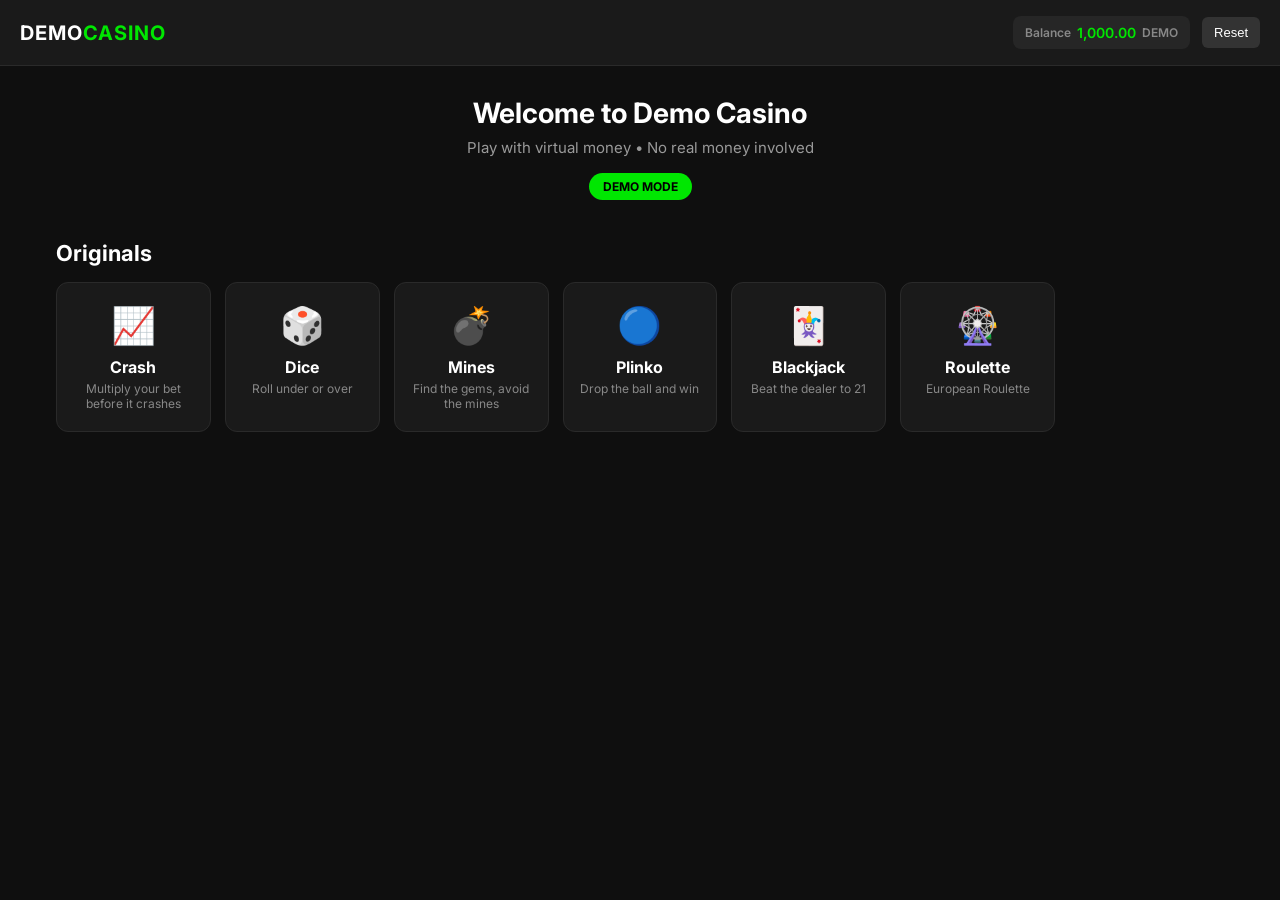
==== index.html @ bcc7eea2 "Update index.html" ====
<!DOCTYPE html>
<html lang="en">
<head>
  <meta charset="UTF-8">
  <meta name="viewport" content="width=device-width, initial-scale=1.0">
  <title>Demo Casino | Virtual Money</title>
  <link rel="stylesheet" href="style.css">
  <link href="https://fonts.googleapis.com/css2?family=Inter:wght@400;500;600;700&display=swap" rel="stylesheet">
</head>
<body>

  <!-- Header -->
  <header class="header">
    <div class="logo">DEMO<span>CASINO</span></div>
    
    <div class="header-right">
      <div class="balance-box">
        <span class="balance-label">Balance</span>
        <span id="balance">1,000.00</span>
        <span class="currency">DEMO</span>
      </div>
      <button class="btn-reset" onclick="resetBalance()">Reset</button>
    </div>
  </header>

  <!-- Main Content -->
  <main class="main">
    
    <!-- Hero Section -->
    <section class="hero">
      <h1>Welcome to Demo Casino</h1>
      <p>Play with virtual money • No real money involved</p>
      <div class="demo-badge">DEMO MODE</div>
    </section>

    <!-- Games Grid -->
    <section class="games-section">
      <h2>Originals</h2>
      <div class="games-grid">

        <div class="game-card" onclick="window.location.href='crash.html'">
          <div class="game-icon">📈</div>
          <h3>Crash</h3>
          <p>Multiply your bet before it crashes</p>
        </div>

        <div class="game-card" onclick="alert('Dice coming soon!')">
          <div class="game-icon">🎲</div>
          <h3>Dice</h3>
          <p>Roll under or over</p>
        </div>

        <div class="game-card" onclick="alert('Mines coming soon!')">
          <div class="game-icon">💣</div>
          <h3>Mines</h3>
          <p>Find the gems, avoid the mines</p>
        </div>

        <div class="game-card" onclick="alert('Plinko coming soon!')">
          <div class="game-icon">🔵</div>
          <h3>Plinko</h3>
          <p>Drop the ball and win</p>
        </div>

        <div class="game-card" onclick="alert('Blackjack coming soon!')">
          <div class="game-icon">🃏</div>
          <h3>Blackjack</h3>
          <p>Beat the dealer to 21</p>
        </div>

        <div class="game-card" onclick="alert('Roulette coming soon!')">
          <div class="game-icon">🎡</div>
          <h3>Roulette</h3>
          <p>European Roulette</p>
        </div>

      </div>
    </section>

  </main>

  <script src="script.js"></script>
</body>
</html>
---- style.css ----
* {
  margin: 0;
  padding: 0;
  box-sizing: border-box;
}

body {
  font-family: 'Inter', sans-serif;
  background-color: #0f0f0f;
  color: #ffffff;
  min-height: 100vh;
}

/* Header */
.header {
  display: flex;
  justify-content: space-between;
  align-items: center;
  padding: 16px 20px;
  background-color: #1a1a1a;
  border-bottom: 1px solid #2a2a2a;
  position: sticky;
  top: 0;
  z-index: 100;
}

.logo {
  font-size: 20px;
  font-weight: 700;
  letter-spacing: 1px;
}

.logo span {
  color: #00e701;
}

.header-right {
  display: flex;
  align-items: center;
  gap: 12px;
}

.balance-box {
  background-color: #262626;
  padding: 8px 12px;
  border-radius: 8px;
  display: flex;
  align-items: center;
  gap: 6px;
  font-weight: 600;
  font-size: 14px;
}

.balance-label {
  color: #888;
  font-size: 12px;
}

#balance {
  color: #00e701;
}

.currency {
  color: #888;
  font-size: 12px;
}

.btn-reset {
  background-color: #333;
  color: white;
  border: none;
  padding: 8px 12px;
  border-radius: 6px;
  cursor: pointer;
  font-size: 13px;
}

/* Main */
.main {
  max-width: 1200px;
  margin: 0 auto;
  padding: 30px 16px;
}

.hero {
  text-align: center;
  margin-bottom: 40px;
}

.hero h1 {
  font-size: 28px;
  margin-bottom: 8px;
}

.hero p {
  color: #999;
  margin-bottom: 16px;
  font-size: 15px;
}

.demo-badge {
  display: inline-block;
  background-color: #00e701;
  color: #000;
  font-weight: 700;
  padding: 6px 14px;
  border-radius: 20px;
  font-size: 12px;
}

/* Games */
.games-section h2 {
  font-size: 22px;
  margin-bottom: 16px;
}

.games-grid {
  display: grid;
  grid-template-columns: repeat(auto-fill, minmax(150px, 1fr));
  gap: 14px;
}

.game-card {
  background-color: #1a1a1a;
  border: 1px solid #2a2a2a;
  border-radius: 12px;
  padding: 20px 12px;
  cursor: pointer;
  transition: all 0.2s ease;
  text-align: center;
}

.game-card:active {
  border-color: #00e701;
  background-color: #222;
}

.game-icon {
  font-size: 36px;
  margin-bottom: 10px;
}

.game-card h3 {
  font-size: 16px;
  margin-bottom: 4px;
}

.game-card p {
  color: #888;
  font-size: 12px;
}
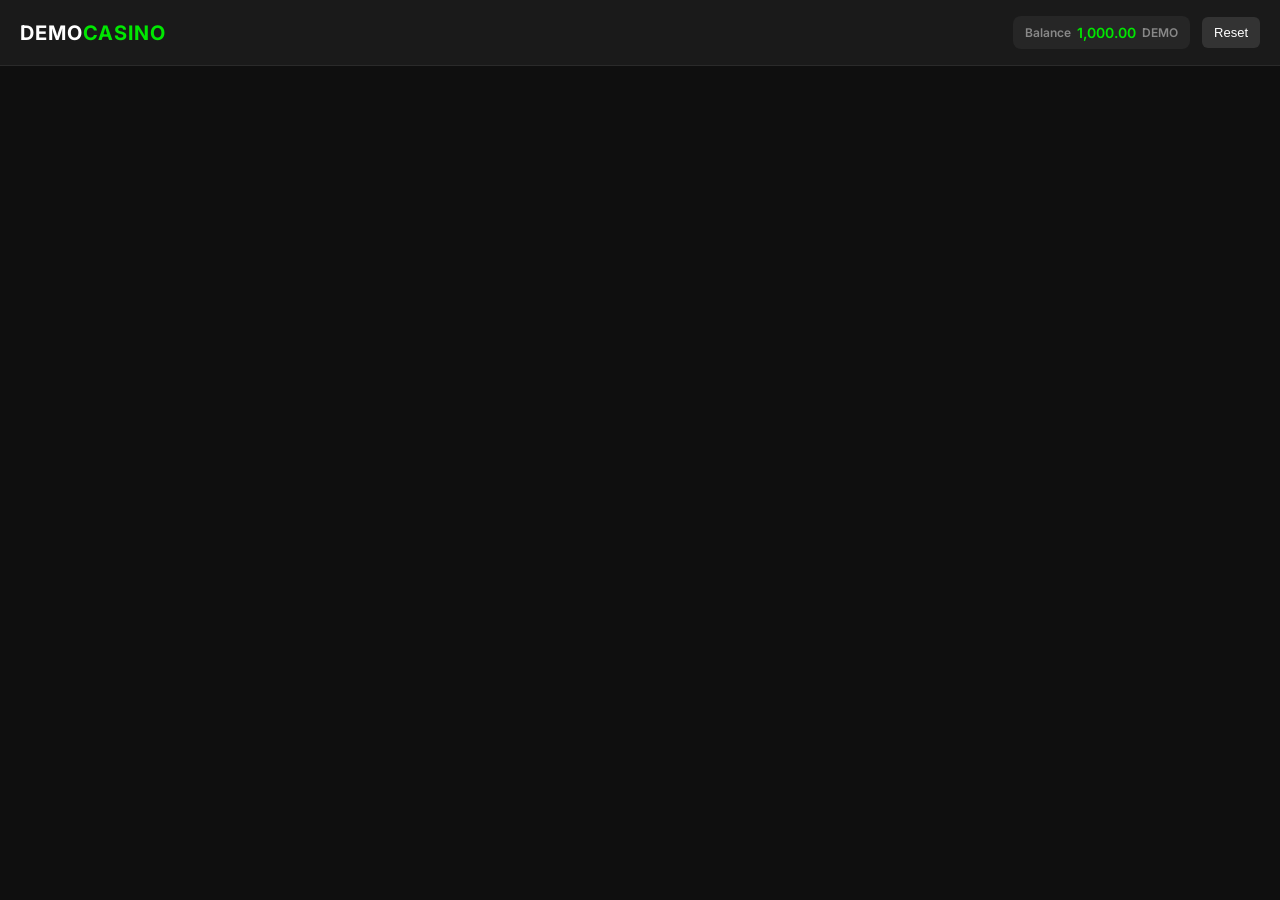
==== commit ba93892e: "Update index.html" ====
--- a/index.html
+++ b/index.html
@@ -26,59 +26,4 @@
   <!-- Main Content -->
   <main class="main">
     
-    <!-- Hero Section -->
-    <section class="hero">
-      <h1>Welcome to Demo Casino</h1>
-      <p>Play with virtual money • No real money involved</p>
-      <div class="demo-badge">DEMO MODE</div>
-    </section>
-
-    <!-- Games Grid -->
-    <section class="games-section">
-      <h2>Originals</h2>
-      <div class="games-grid">
-
-        <div class="game-card" onclick="window.location.href='crash.html'">
-          <div class="game-icon">📈</div>
-          <h3>Crash</h3>
-          <p>Multiply your bet before it crashes</p>
-        </div>
-
-        <div class="game-card" onclick="alert('Dice coming soon!')">
-          <div class="game-icon">🎲</div>
-          <h3>Dice</h3>
-          <p>Roll under or over</p>
-        </div>
-
-        <div class="game-card" onclick="alert('Mines coming soon!')">
-          <div class="game-icon">💣</div>
-          <h3>Mines</h3>
-          <p>Find the gems, avoid the mines</p>
-        </div>
-
-        <div class="game-card" onclick="alert('Plinko coming soon!')">
-          <div class="game-icon">🔵</div>
-          <h3>Plinko</h3>
-          <p>Drop the ball and win</p>
-        </div>
-
-        <div class="game-card" onclick="alert('Blackjack coming soon!')">
-          <div class="game-icon">🃏</div>
-          <h3>Blackjack</h3>
-          <p>Beat the dealer to 21</p>
-        </div>
-
-        <div class="game-card" onclick="alert('Roulette coming soon!')">
-          <div class="game-icon">🎡</div>
-          <h3>Roulette</h3>
-          <p>European Roulette</p>
-        </div>
-
-      </div>
-    </section>
-
-  </main>
-
-  <script src="script.js"></script>
-</body>
-</html>
+    <!-- Hero Section -->
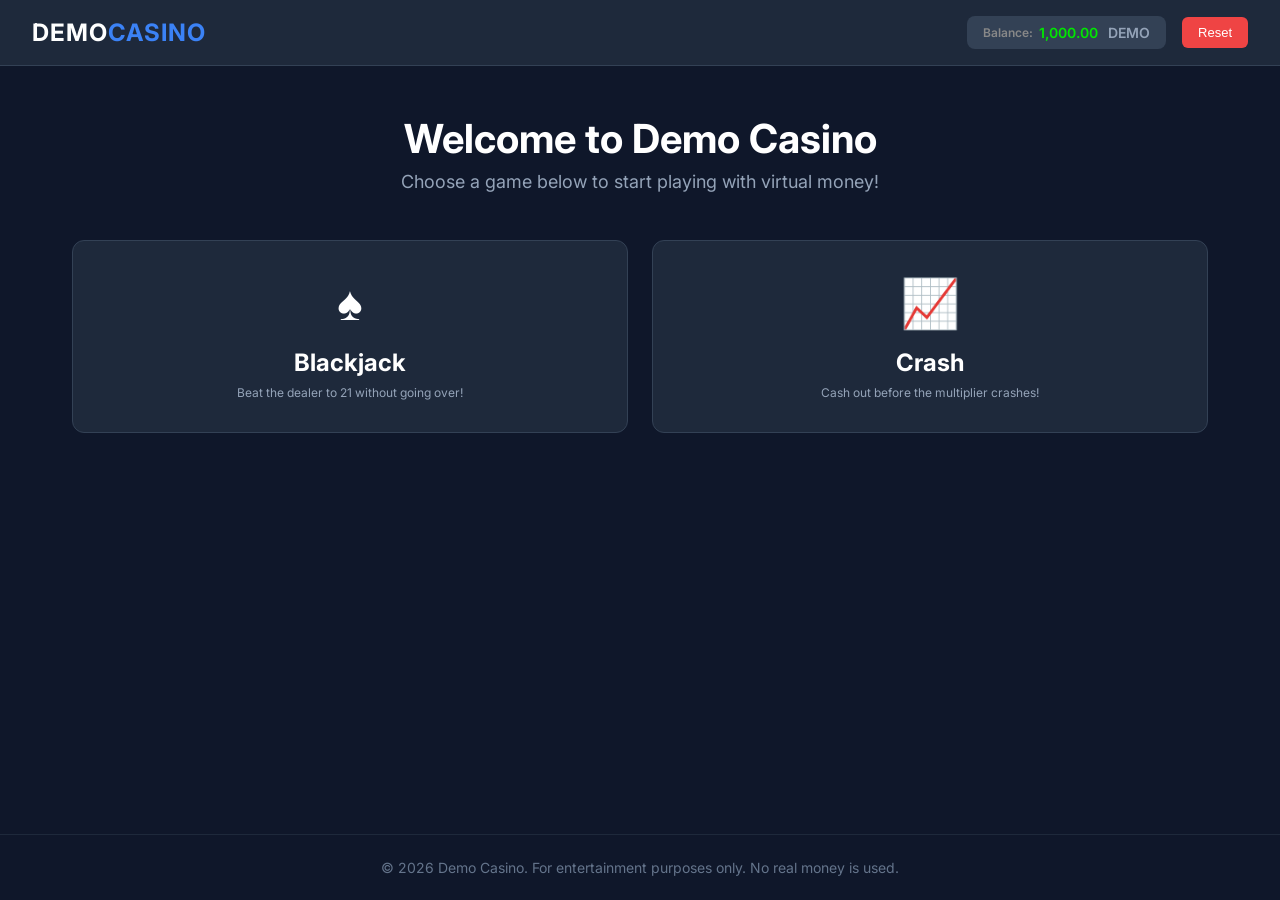
==== commit d193ea15: "Update index.html" ====
--- a/index.html
+++ b/index.html
@@ -6,6 +6,122 @@
   <title>Demo Casino | Virtual Money</title>
   <link rel="stylesheet" href="style.css">
   <link href="https://fonts.googleapis.com/css2?family=Inter:wght@400;500;600;700&display=swap" rel="stylesheet">
+  <style>
+    /* Basic styling to make the game cards look good immediately */
+    body {
+      font-family: 'Inter', sans-serif;
+      background-color: #0f172a;
+      color: #ffffff;
+      margin: 0;
+      padding: 0;
+      display: flex;
+      flex-direction: column;
+      min-height: 100vh;
+    }
+    .header {
+      display: flex;
+      justify-content: space-between;
+      align-items: center;
+      padding: 1rem 2rem;
+      background-color: #1e293b;
+      border-bottom: 1px solid #334155;
+    }
+    .logo {
+      font-size: 1.5rem;
+      font-weight: 700;
+      color: #ffffff;
+    }
+    .logo span {
+      color: #3b82f6;
+    }
+    .header-right {
+      display: flex;
+      align-items: center;
+      gap: 1rem;
+    }
+    .balance-box {
+      background-color: #334155;
+      padding: 0.5rem 1rem;
+      border-radius: 8px;
+      font-weight: 600;
+    }
+    .currency {
+      color: #94a3b8;
+      font-size: 0.875rem;
+      margin-left: 0.25rem;
+    }
+    .btn-reset {
+      background-color: #ef4444;
+      color: white;
+      border: none;
+      padding: 0.5rem 1rem;
+      border-radius: 6px;
+      cursor: pointer;
+      font-weight: 500;
+      transition: background 0.2s;
+    }
+    .btn-reset:hover {
+      background-color: #dc2626;
+    }
+    .main {
+      flex: 1;
+      padding: 3rem 2rem;
+      max-width: 1200px;
+      margin: 0 auto;
+      width: 100%;
+      box-sizing: border-box;
+    }
+    .hero {
+      text-align: center;
+      margin-bottom: 3rem;
+    }
+    .hero h1 {
+      font-size: 2.5rem;
+      margin-bottom: 0.5rem;
+    }
+    .hero p {
+      color: #94a3b8;
+      font-size: 1.125rem;
+    }
+    .games-grid {
+      display: grid;
+      grid-template-columns: repeat(auto-fit, minmax(280px, 1fr));
+      gap: 1.5rem;
+      justify-content: center;
+    }
+    .game-card {
+      background-color: #1e293b;
+      border: 1px solid #334155;
+      border-radius: 12px;
+      padding: 2rem;
+      text-align: center;
+      text-decoration: none;
+      color: white;
+      transition: transform 0.2s, border-color 0.2s;
+    }
+    .game-card:hover {
+      transform: translateY(-4px);
+      border-color: #3b82f6;
+    }
+    .game-card h2 {
+      margin: 1rem 0 0.5rem 0;
+      font-size: 1.5rem;
+    }
+    .game-card p {
+      color: #94a3b8;
+      margin: 0;
+    }
+    .game-icon {
+      font-size: 3rem;
+    }
+    .footer {
+      text-align: center;
+      padding: 1.5rem;
+      color: #64748b;
+      font-size: 0.875rem;
+      border-top: 1px solid #1e293b;
+    }
+  </style>
 </head>
 <body>
 
@@ -15,7 +131,7 @@
     
     <div class="header-right">
       <div class="balance-box">
-        <span class="balance-label">Balance</span>
+        <span class="balance-label">Balance: </span>
         <span id="balance">1,000.00</span>
         <span class="currency">DEMO</span>
       </div>
@@ -26,4 +142,39 @@
   <!-- Main Content -->
   <main class="main">
     
-    <!-- Hero Section -->+    <!-- Hero Section -->
+    <section class="hero">
+      <h1>Welcome to Demo Casino</h1>
+      <p>Choose a game below to start playing with virtual money!</p>
+    </section>
+
+    <!-- Games Grid -->
+    <section class="games-grid">
+      
+      <!-- Blackjack Card -->
+      <a href="blackjack.html" class="game-card">
+        <div class="game-icon">♠️</div>
+        <h2>Blackjack</h2>
+        <p>Beat the dealer to 21 without going over!</p>
+      </a>
+
+      <!-- Crash Card -->
+      <a href="crash.html" class="game-card">
+        <div class="game-icon">📈</div>
+        <h2>Crash</h2>
+        <p>Cash out before the multiplier crashes!</p>
+      </a>
+
+    </section>
+  </main>
+
+  <!-- Footer -->
+  <footer class="footer">
+    &copy; 2026 Demo Casino. For entertainment purposes only. No real money is used.
+  </footer>
+
+  <!-- Link to your JavaScript file -->
+  <script src="script.js"></script>
+
+</body>
+</html>
--- a/style.css
+++ b/style.css
@@ -71,7 +71,6 @@
   border: none;
   padding: 8px 12px;
   border-radius: 6px;
-  cursor: pointer;
   font-size: 13px;
 }
 
@@ -116,7 +115,7 @@
 
 .games-grid {
   display: grid;
-  grid-template-columns: repeat(auto-fill, minmax(150px, 1fr));
+  grid-template-columns: repeat(2, 1fr);
   gap: 14px;
 }
 
@@ -125,8 +124,6 @@
   border: 1px solid #2a2a2a;
   border-radius: 12px;
   padding: 20px 12px;
-  cursor: pointer;
-  transition: all 0.2s ease;
   text-align: center;
 }
 
@@ -148,4 +145,4 @@
 .game-card p {
   color: #888;
   font-size: 12px;
-}
+}
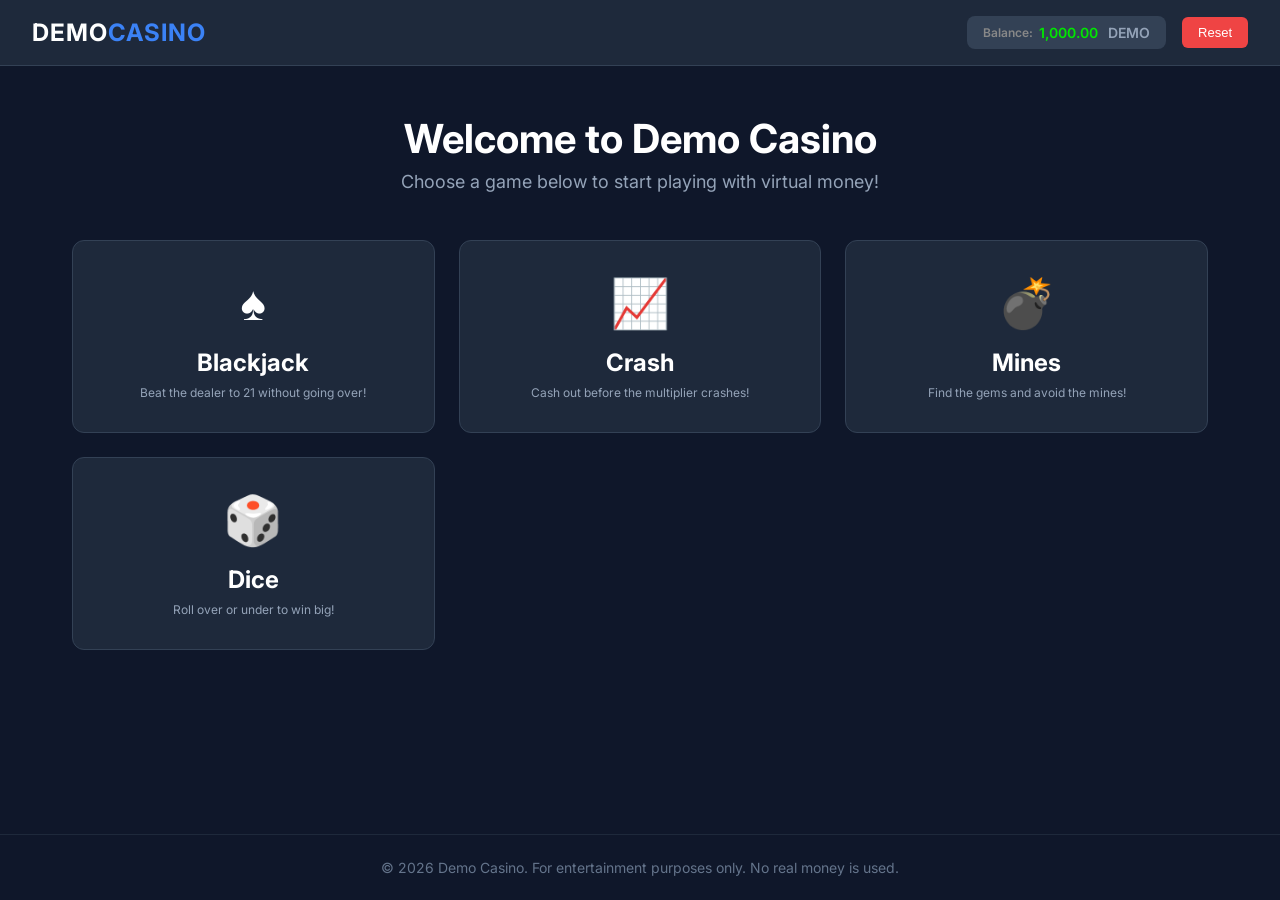
==== commit f867601d: "Update index.html" ====
--- a/index.html
+++ b/index.html
@@ -44,6 +44,7 @@
       padding: 0.5rem 1rem;
       border-radius: 8px;
       font-weight: 600;
+      color: #4ade80;
     }
     .currency {
       color: #94a3b8;
@@ -165,6 +166,20 @@
         <p>Cash out before the multiplier crashes!</p>
       </a>
 
+      <!-- Mines Card -->
+      <a href="mines.html" class="game-card">
+        <div class="game-icon">💣</div>
+        <h2>Mines</h2>
+        <p>Find the gems and avoid the mines!</p>
+      </a>
+
+      <!-- Dice Card -->
+      <a href="dice.html" class="game-card">
+        <div class="game-icon">🎲</div>
+        <h2>Dice</h2>
+        <p>Roll over or under to win big!</p>
+      </a>
+
     </section>
   </main>
 
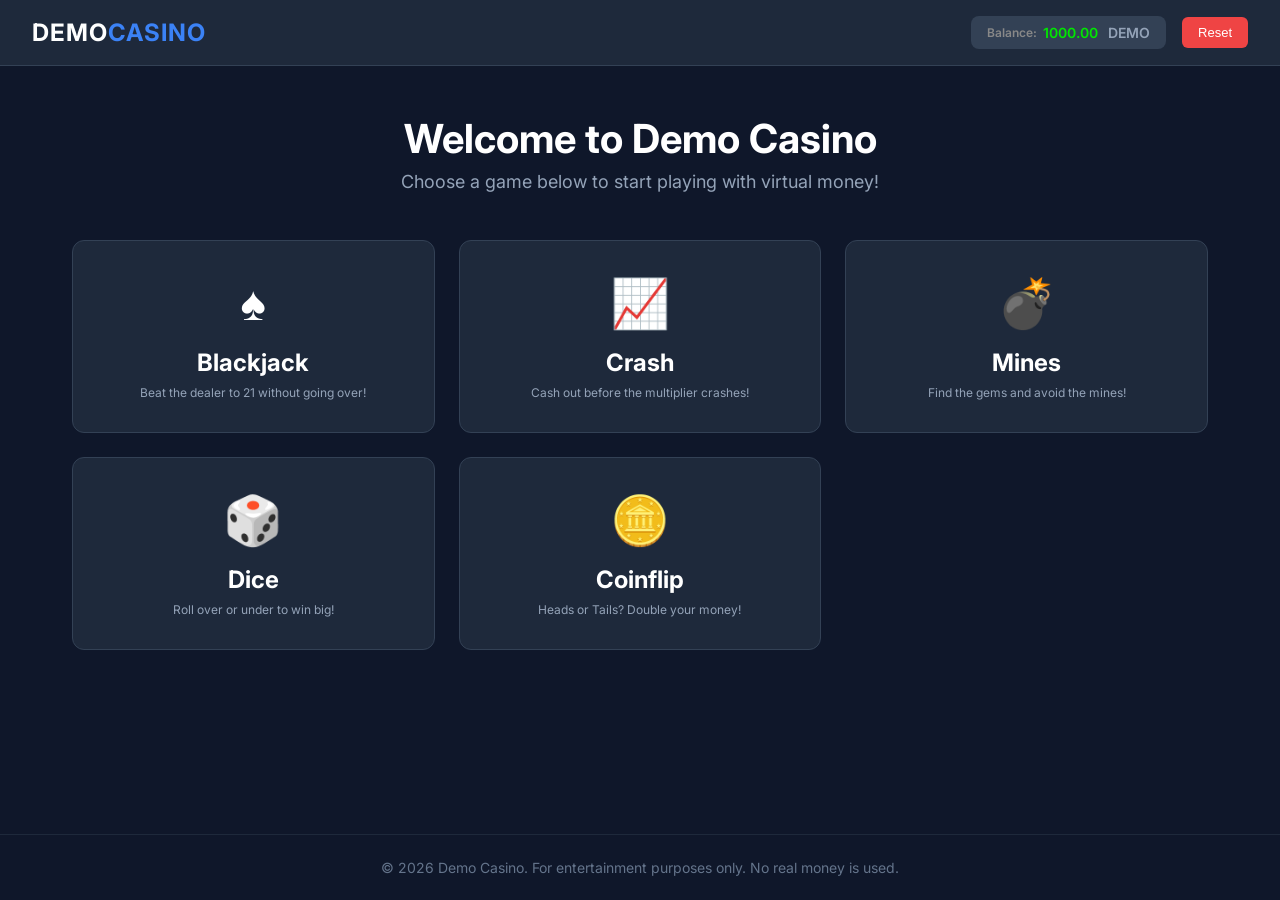
==== commit 35bb4458: "Update index.html" ====
--- a/index.html
+++ b/index.html
@@ -179,6 +179,14 @@
         <h2>Dice</h2>
         <p>Roll over or under to win big!</p>
       </a>
+      
+            <!-- Coinflip Card -->
+      <a href="coinflip.html" class="game-card">
+        <div class="game-icon">🪙</div>
+        <h2>Coinflip</h2>
+        <p>Heads or Tails? Double your money!</p>
+      </a>
+
 
     </section>
   </main>
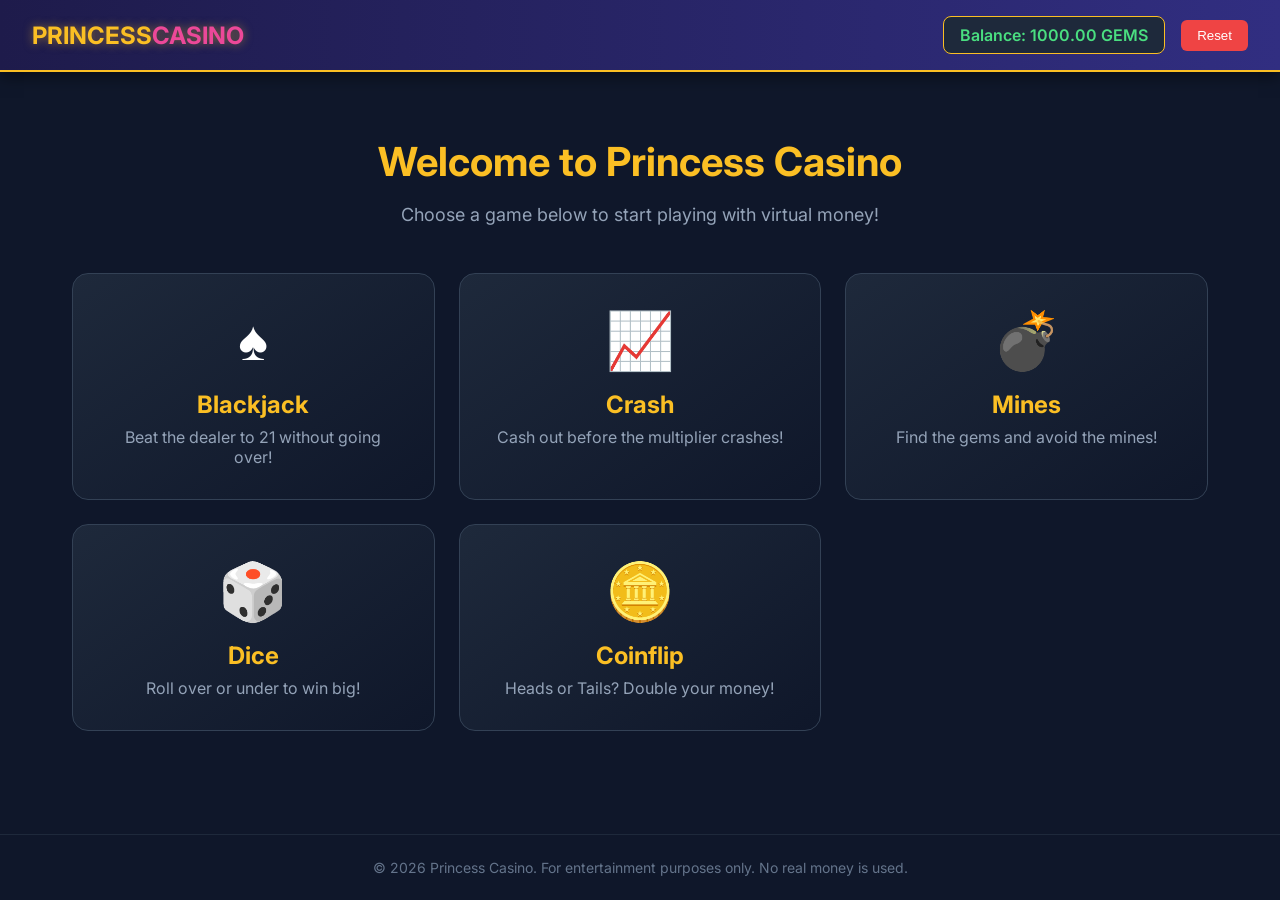
==== commit 91bd3fff: "Update index.html" ====
--- a/index.html
+++ b/index.html
@@ -3,138 +3,20 @@
 <head>
   <meta charset="UTF-8">
   <meta name="viewport" content="width=device-width, initial-scale=1.0">
-  <title>Demo Casino | Virtual Money</title>
+  <title>Princess Casino | Virtual Money</title>
   <link rel="stylesheet" href="style.css">
   <link href="https://fonts.googleapis.com/css2?family=Inter:wght@400;500;600;700&display=swap" rel="stylesheet">
-  <style>
-    /* Basic styling to make the game cards look good immediately */
-    body {
-      font-family: 'Inter', sans-serif;
-      background-color: #0f172a;
-      color: #ffffff;
-      margin: 0;
-      padding: 0;
-      display: flex;
-      flex-direction: column;
-      min-height: 100vh;
-    }
-    .header {
-      display: flex;
-      justify-content: space-between;
-      align-items: center;
-      padding: 1rem 2rem;
-      background-color: #1e293b;
-      border-bottom: 1px solid #334155;
-    }
-    .logo {
-      font-size: 1.5rem;
-      font-weight: 700;
-      color: #ffffff;
-    }
-    .logo span {
-      color: #3b82f6;
-    }
-    .header-right {
-      display: flex;
-      align-items: center;
-      gap: 1rem;
-    }
-    .balance-box {
-      background-color: #334155;
-      padding: 0.5rem 1rem;
-      border-radius: 8px;
-      font-weight: 600;
-      color: #4ade80;
-    }
-    .currency {
-      color: #94a3b8;
-      font-size: 0.875rem;
-      margin-left: 0.25rem;
-    }
-    .btn-reset {
-      background-color: #ef4444;
-      color: white;
-      border: none;
-      padding: 0.5rem 1rem;
-      border-radius: 6px;
-      cursor: pointer;
-      font-weight: 500;
-      transition: background 0.2s;
-    }
-    .btn-reset:hover {
-      background-color: #dc2626;
-    }
-    .main {
-      flex: 1;
-      padding: 3rem 2rem;
-      max-width: 1200px;
-      margin: 0 auto;
-      width: 100%;
-      box-sizing: border-box;
-    }
-    .hero {
-      text-align: center;
-      margin-bottom: 3rem;
-    }
-    .hero h1 {
-      font-size: 2.5rem;
-      margin-bottom: 0.5rem;
-    }
-    .hero p {
-      color: #94a3b8;
-      font-size: 1.125rem;
-    }
-    .games-grid {
-      display: grid;
-      grid-template-columns: repeat(auto-fit, minmax(280px, 1fr));
-      gap: 1.5rem;
-      justify-content: center;
-    }
-    .game-card {
-      background-color: #1e293b;
-      border: 1px solid #334155;
-      border-radius: 12px;
-      padding: 2rem;
-      text-align: center;
-      text-decoration: none;
-      color: white;
-      transition: transform 0.2s, border-color 0.2s;
-    }
-    .game-card:hover {
-      transform: translateY(-4px);
-      border-color: #3b82f6;
-    }
-    .game-card h2 {
-      margin: 1rem 0 0.5rem 0;
-      font-size: 1.5rem;
-    }
-    .game-card p {
-      color: #94a3b8;
-      margin: 0;
-    }
-    .game-icon {
-      font-size: 3rem;
-    }
-    .footer {
-      text-align: center;
-      padding: 1.5rem;
-      color: #64748b;
-      font-size: 0.875rem;
-      border-top: 1px solid #1e293b;
-    }
-  </style>
 </head>
 <body>
 
   <!-- Header -->
   <header class="header">
-    <div class="logo">DEMO<span>CASINO</span></div>
-    
+    <div class="logo">PRINCESS<span>CASINO</span></div>
     <div class="header-right">
       <div class="balance-box">
         <span class="balance-label">Balance: </span>
         <span id="balance">1,000.00</span>
-        <span class="currency">DEMO</span>
+        <span class="currency">GEMS</span>
       </div>
       <button class="btn-reset" onclick="resetBalance()">Reset</button>
     </div>
@@ -142,62 +24,51 @@
 
   <!-- Main Content -->
   <main class="main">
-    
-    <!-- Hero Section -->
     <section class="hero">
-      <h1>Welcome to Demo Casino</h1>
+      <h1>Welcome to Princess Casino</h1>
       <p>Choose a game below to start playing with virtual money!</p>
     </section>
 
     <!-- Games Grid -->
     <section class="games-grid">
       
-      <!-- Blackjack Card -->
       <a href="blackjack.html" class="game-card">
         <div class="game-icon">♠️</div>
         <h2>Blackjack</h2>
         <p>Beat the dealer to 21 without going over!</p>
       </a>
 
-      <!-- Crash Card -->
       <a href="crash.html" class="game-card">
         <div class="game-icon">📈</div>
         <h2>Crash</h2>
         <p>Cash out before the multiplier crashes!</p>
       </a>
 
-      <!-- Mines Card -->
       <a href="mines.html" class="game-card">
         <div class="game-icon">💣</div>
         <h2>Mines</h2>
         <p>Find the gems and avoid the mines!</p>
       </a>
 
-      <!-- Dice Card -->
       <a href="dice.html" class="game-card">
         <div class="game-icon">🎲</div>
         <h2>Dice</h2>
         <p>Roll over or under to win big!</p>
       </a>
-      
-            <!-- Coinflip Card -->
+
       <a href="coinflip.html" class="game-card">
         <div class="game-icon">🪙</div>
         <h2>Coinflip</h2>
         <p>Heads or Tails? Double your money!</p>
       </a>
 
-
     </section>
   </main>
 
-  <!-- Footer -->
   <footer class="footer">
-    &copy; 2026 Demo Casino. For entertainment purposes only. No real money is used.
+    &copy; 2026 Princess Casino. For entertainment purposes only. No real money is used.
   </footer>
 
-  <!-- Link to your JavaScript file -->
   <script src="script.js"></script>
-
 </body>
 </html>
--- a/style.css
+++ b/style.css
@@ -1,148 +1,170 @@
-* {
+/* Base Styles */
+body {
+  font-family: 'Inter', sans-serif;
+  background-color: #0f172a;
+  color: #ffffff;
   margin: 0;
   padding: 0;
-  box-sizing: border-box;
-}
-
-body {
-  font-family: 'Inter', sans-serif;
-  background-color: #0f0f0f;
-  color: #ffffff;
+  display: flex;
+  flex-direction: column;
   min-height: 100vh;
 }
 
-/* Header */
+/* Header Styles */
 .header {
   display: flex;
   justify-content: space-between;
   align-items: center;
-  padding: 16px 20px;
-  background-color: #1a1a1a;
-  border-bottom: 1px solid #2a2a2a;
-  position: sticky;
-  top: 0;
-  z-index: 100;
+  padding: 1rem 2rem;
+  background: linear-gradient(90deg, #1e1b4b, #312e81);
+  border-bottom: 2px solid #fbbf24;
+  box-shadow: 0 4px 15px rgba(0, 0, 0, 0.5);
 }
 
-.logo {
-  font-size: 20px;
-  font-weight: 700;
-  letter-spacing: 1px;
+.logo { 
+  font-size: 1.5rem; 
+  font-weight: 700; 
+  color: #fbbf24;
+  text-shadow: 0 0 10px rgba(251, 191, 36, 0.5);
 }
 
-.logo span {
-  color: #00e701;
+.logo span { 
+  color: #ec4899; 
 }
 
-.header-right {
-  display: flex;
-  align-items: center;
-  gap: 12px;
+.header-right { 
+  display: flex; 
+  align-items: center; 
+  gap: 1rem; 
 }
 
+/* Balance Box with Glow Animation */
 .balance-box {
-  background-color: #262626;
-  padding: 8px 12px;
+  background-color: #1e293b;
+  border: 1px solid #fbbf24;
+  padding: 0.5rem 1rem;
   border-radius: 8px;
-  display: flex;
-  align-items: center;
-  gap: 6px;
   font-weight: 600;
-  font-size: 14px;
+  color: #4ade80;
+  transition: transform 0.2s, box-shadow 0.2s;
 }
 
-.balance-label {
-  color: #888;
-  font-size: 12px;
+.balance-box.pulse {
+  animation: pulse-gold 0.6s ease-in-out;
 }
 
-#balance {
-  color: #00e701;
+@keyframes pulse-gold {
+  0% { transform: scale(1); box-shadow: 0 0 0 0 rgba(251, 191, 36, 0.7); }
+  50% { transform: scale(1.1); box-shadow: 0 0 0 10px rgba(251, 191, 36, 0); }
+  100% { transform: scale(1); box-shadow: 0 0 0 0 rgba(251, 191, 36, 0); }
 }
 
-.currency {
-  color: #888;
-  font-size: 12px;
+/* Button Animations */
+.btn-reset, .btn-back, .btn-action, .btn-roll, .btn-flip, .choice-btn, .toggle-btn {
+  transition: all 0.15s ease-in-out;
+  cursor: pointer;
 }
 
-.btn-reset {
-  background-color: #333;
-  color: white;
-  border: none;
-  padding: 8px 12px;
-  border-radius: 6px;
-  font-size: 13px;
+.btn-reset:hover, .btn-back:hover, .btn-action:hover, .btn-roll:hover, .btn-flip:hover {
+  transform: translateY(-2px);
+  box-shadow: 0 4px 12px rgba(0,0,0,0.3);
 }
 
-/* Main */
-.main {
-  max-width: 1200px;
-  margin: 0 auto;
-  padding: 30px 16px;
+.btn-reset:active, .btn-back:active, .btn-action:active, .btn-roll:active, .btn-flip:active {
+  transform: scale(0.95);
 }
 
-.hero {
-  text-align: center;
-  margin-bottom: 40px;
+.btn-reset { 
+  background-color: #ef4444; 
+  color: white; 
+  border: none; 
+  padding: 0.5rem 1rem; 
+  border-radius: 6px; 
+  font-weight: 500; 
 }
 
-.hero h1 {
-  font-size: 28px;
-  margin-bottom: 8px;
+.btn-back { 
+  background-color: #475569; 
+  color: white; 
+  border: none; 
+  padding: 0.5rem 1rem; 
+  border-radius: 6px; 
+  text-decoration: none; 
 }
 
-.hero p {
-  color: #999;
-  margin-bottom: 16px;
-  font-size: 15px;
+/* Main Content & Game Cards */
+.main { 
+  flex: 1; 
+  padding: 2rem; 
+  max-width: 1200px; 
+  margin: 0 auto; 
+  width: 100%; 
+  box-sizing: border-box; 
 }
 
-.demo-badge {
-  display: inline-block;
-  background-color: #00e701;
-  color: #000;
-  font-weight: 700;
-  padding: 6px 14px;
-  border-radius: 20px;
-  font-size: 12px;
+.hero { 
+  text-align: center; 
+  margin-bottom: 3rem; 
 }
 
-/* Games */
-.games-section h2 {
-  font-size: 22px;
-  margin-bottom: 16px;
+.hero h1 { 
+  font-size: 2.5rem; 
+  margin-bottom: 0.5rem; 
+  color: #fbbf24; 
+}
+
+.hero p { 
+  color: #94a3b8; 
+  font-size: 1.125rem; 
 }
 
 .games-grid {
   display: grid;
-  grid-template-columns: repeat(2, 1fr);
-  gap: 14px;
+  grid-template-columns: repeat(auto-fit, minmax(280px, 1fr));
+  gap: 1.5rem;
+  justify-content: center;
 }
 
 .game-card {
-  background-color: #1a1a1a;
-  border: 1px solid #2a2a2a;
-  border-radius: 12px;
-  padding: 20px 12px;
+  background: linear-gradient(145deg, #1e293b, #0f172a);
+  border: 1px solid #334155;
+  border-radius: 16px;
+  padding: 2rem;
   text-align: center;
+  text-decoration: none;
+  color: white;
+  transition: all 0.3s ease;
+  position: relative;
+  overflow: hidden;
 }
 
-.game-card:active {
-  border-color: #00e701;
-  background-color: #222;
+.game-card:hover {
+  transform: translateY(-8px);
+  border-color: #ec4899;
+  box-shadow: 0 10px 25px rgba(236, 72, 153, 0.2);
 }
 
-.game-icon {
-  font-size: 36px;
-  margin-bottom: 10px;
+.game-card h2 { 
+  margin: 1rem 0 0.5rem 0; 
+  font-size: 1.5rem; 
+  color: #fbbf24; 
 }
 
-.game-card h3 {
-  font-size: 16px;
-  margin-bottom: 4px;
+.game-card p { 
+  color: #94a3b8; 
+  margin: 0; 
 }
 
-.game-card p {
-  color: #888;
-  font-size: 12px;
-}+.game-icon { 
+  font-size: 3.5rem; 
+  margin-bottom: 0.5rem; 
+}
+
+/* Footer */
+.footer {
+  text-align: center;
+  padding: 1.5rem;
+  color: #64748b;
+  font-size: 0.875rem;
+  border-top: 1px solid #1e293b;
+}
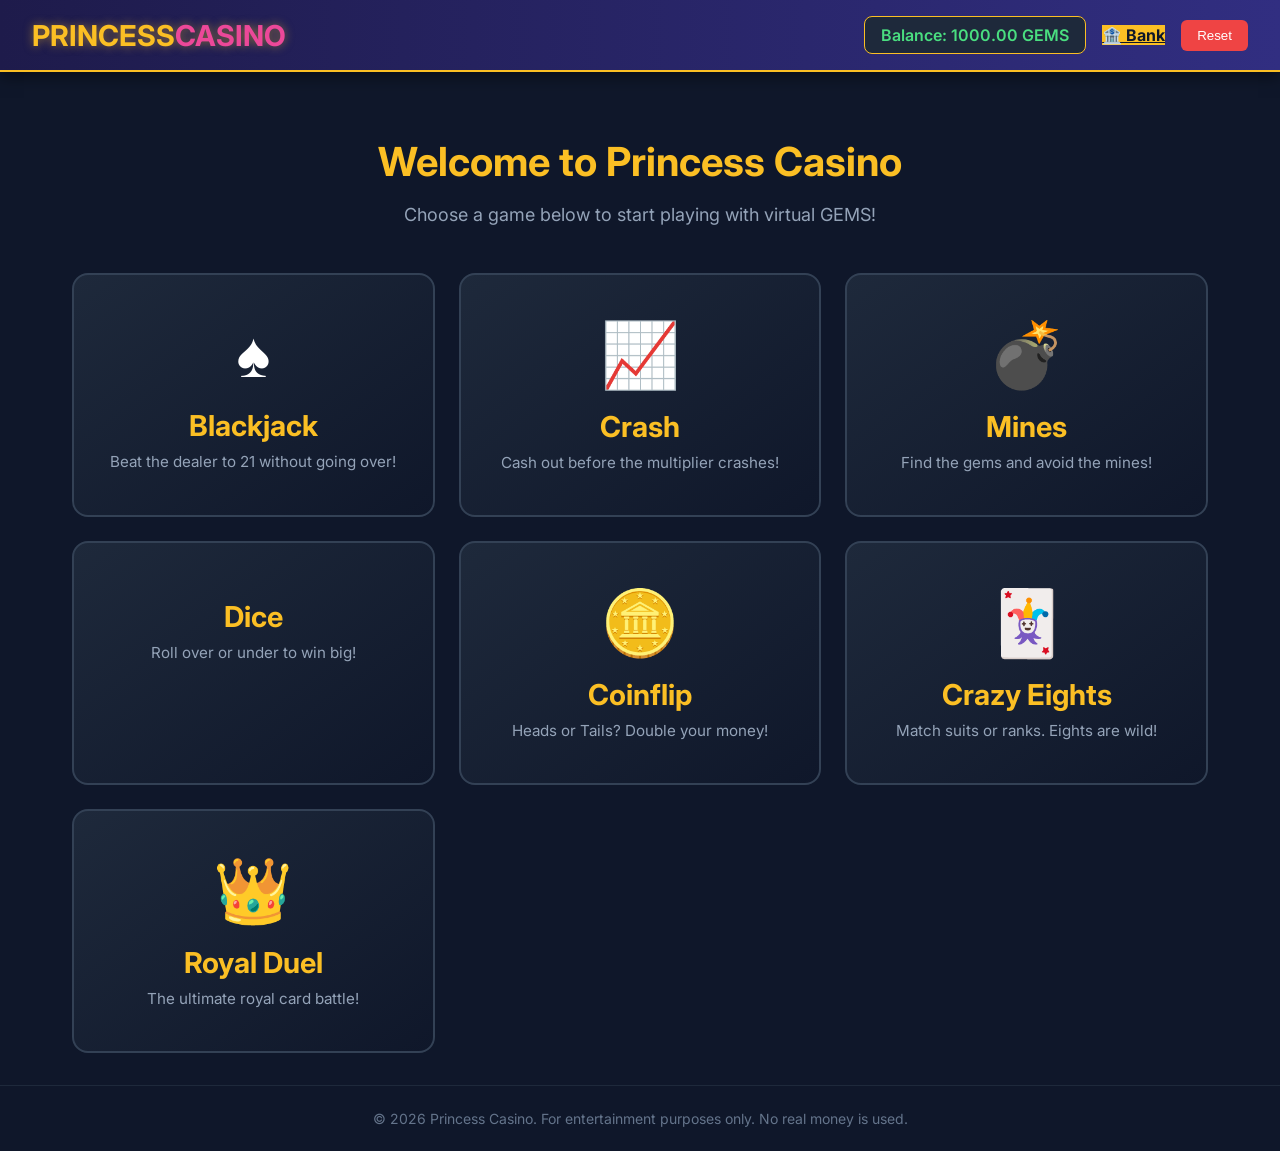
==== commit 0783f7a7: "Update index.html" ====
--- a/index.html
+++ b/index.html
@@ -18,6 +18,7 @@
         <span id="balance">1,000.00</span>
         <span class="currency">GEMS</span>
       </div>
+      <a href="bank.html" class="btn-back" style="background-color: #fbbf24; color: #0f172a; font-weight: bold;">🏦 Bank</a>
       <button class="btn-reset" onclick="resetBalance()">Reset</button>
     </div>
   </header>
@@ -26,40 +27,59 @@
   <main class="main">
     <section class="hero">
       <h1>Welcome to Princess Casino</h1>
-      <p>Choose a game below to start playing with virtual money!</p>
+      <p>Choose a game below to start playing with virtual GEMS!</p>
     </section>
 
     <!-- Games Grid -->
     <section class="games-grid">
       
+      <!-- Blackjack -->
       <a href="blackjack.html" class="game-card">
         <div class="game-icon">♠️</div>
         <h2>Blackjack</h2>
         <p>Beat the dealer to 21 without going over!</p>
       </a>
 
+      <!-- Crash -->
       <a href="crash.html" class="game-card">
         <div class="game-icon">📈</div>
         <h2>Crash</h2>
         <p>Cash out before the multiplier crashes!</p>
       </a>
 
+      <!-- Mines -->
       <a href="mines.html" class="game-card">
         <div class="game-icon">💣</div>
         <h2>Mines</h2>
         <p>Find the gems and avoid the mines!</p>
       </a>
 
+      <!-- Dice -->
       <a href="dice.html" class="game-card">
-        <div class="game-icon">🎲</div>
+        <div class="game-icon"></div>
         <h2>Dice</h2>
         <p>Roll over or under to win big!</p>
       </a>
 
+      <!-- Coinflip -->
       <a href="coinflip.html" class="game-card">
         <div class="game-icon">🪙</div>
         <h2>Coinflip</h2>
         <p>Heads or Tails? Double your money!</p>
+      </a>
+
+      <!-- Crazy Eights -->
+      <a href="crazyeight.html" class="game-card">
+        <div class="game-icon">🃏</div>
+        <h2>Crazy Eights</h2>
+        <p>Match suits or ranks. Eights are wild!</p>
+      </a>
+
+      <!-- Royal Duel -->
+      <a href="royalduel.html" class="game-card">
+        <div class="game-icon">👑</div>
+        <h2>Royal Duel</h2>
+        <p>The ultimate royal card battle!</p>
       </a>
 
     </section>
--- a/style.css
+++ b/style.css
@@ -22,7 +22,7 @@
 }
 
 .logo { 
-  font-size: 1.5rem; 
+  font-size: 1.8rem; 
   font-weight: 700; 
   color: #fbbf24;
   text-shadow: 0 0 10px rgba(251, 191, 36, 0.5);
@@ -38,7 +38,7 @@
   gap: 1rem; 
 }
 
-/* Balance Box with Glow Animation */
+/* Balance Box */
 .balance-box {
   background-color: #1e293b;
   border: 1px solid #fbbf24;
@@ -46,32 +46,6 @@
   border-radius: 8px;
   font-weight: 600;
   color: #4ade80;
-  transition: transform 0.2s, box-shadow 0.2s;
-}
-
-.balance-box.pulse {
-  animation: pulse-gold 0.6s ease-in-out;
-}
-
-@keyframes pulse-gold {
-  0% { transform: scale(1); box-shadow: 0 0 0 0 rgba(251, 191, 36, 0.7); }
-  50% { transform: scale(1.1); box-shadow: 0 0 0 10px rgba(251, 191, 36, 0); }
-  100% { transform: scale(1); box-shadow: 0 0 0 0 rgba(251, 191, 36, 0); }
-}
-
-/* Button Animations */
-.btn-reset, .btn-back, .btn-action, .btn-roll, .btn-flip, .choice-btn, .toggle-btn {
-  transition: all 0.15s ease-in-out;
-  cursor: pointer;
-}
-
-.btn-reset:hover, .btn-back:hover, .btn-action:hover, .btn-roll:hover, .btn-flip:hover {
-  transform: translateY(-2px);
-  box-shadow: 0 4px 12px rgba(0,0,0,0.3);
-}
-
-.btn-reset:active, .btn-back:active, .btn-action:active, .btn-roll:active, .btn-flip:active {
-  transform: scale(0.95);
 }
 
 .btn-reset { 
@@ -81,18 +55,10 @@
   padding: 0.5rem 1rem; 
   border-radius: 6px; 
   font-weight: 500; 
+  cursor: pointer;
 }
 
-.btn-back { 
-  background-color: #475569; 
-  color: white; 
-  border: none; 
-  padding: 0.5rem 1rem; 
-  border-radius: 6px; 
-  text-decoration: none; 
-}
-
-/* Main Content & Game Cards */
+/* Main Content */
 .main { 
   flex: 1; 
   padding: 2rem; 
@@ -118,6 +84,7 @@
   font-size: 1.125rem; 
 }
 
+/* Game Cards - THIS IS THE IMPORTANT PART */
 .games-grid {
   display: grid;
   grid-template-columns: repeat(auto-fit, minmax(280px, 1fr));
@@ -127,12 +94,13 @@
 
 .game-card {
   background: linear-gradient(145deg, #1e293b, #0f172a);
-  border: 1px solid #334155;
+  border: 2px solid #334155;
   border-radius: 16px;
-  padding: 2rem;
+  padding: 2.5rem 2rem;
   text-align: center;
   text-decoration: none;
   color: white;
+  display: block;
   transition: all 0.3s ease;
   position: relative;
   overflow: hidden;
@@ -141,23 +109,32 @@
 .game-card:hover {
   transform: translateY(-8px);
   border-color: #ec4899;
-  box-shadow: 0 10px 25px rgba(236, 72, 153, 0.2);
+  box-shadow: 0 10px 30px rgba(236, 72, 153, 0.3);
+  background: linear-gradient(145deg, #312e81, #1e1b4b);
+}
+
+.game-card:active {
+  transform: scale(0.98);
+}
+
+.game-icon { 
+  font-size: 4rem; 
+  margin-bottom: 1rem;
+  display: block;
 }
 
 .game-card h2 { 
-  margin: 1rem 0 0.5rem 0; 
-  font-size: 1.5rem; 
-  color: #fbbf24; 
+  margin: 0.5rem 0; 
+  font-size: 1.8rem; 
+  color: #fbbf24;
+  font-weight: 700;
 }
 
 .game-card p { 
   color: #94a3b8; 
-  margin: 0; 
-}
-
-.game-icon { 
-  font-size: 3.5rem; 
-  margin-bottom: 0.5rem; 
+  margin: 0;
+  font-size: 0.95rem;
+  line-height: 1.5;
 }
 
 /* Footer */
@@ -167,4 +144,5 @@
   color: #64748b;
   font-size: 0.875rem;
   border-top: 1px solid #1e293b;
+  margin-top: auto;
 }
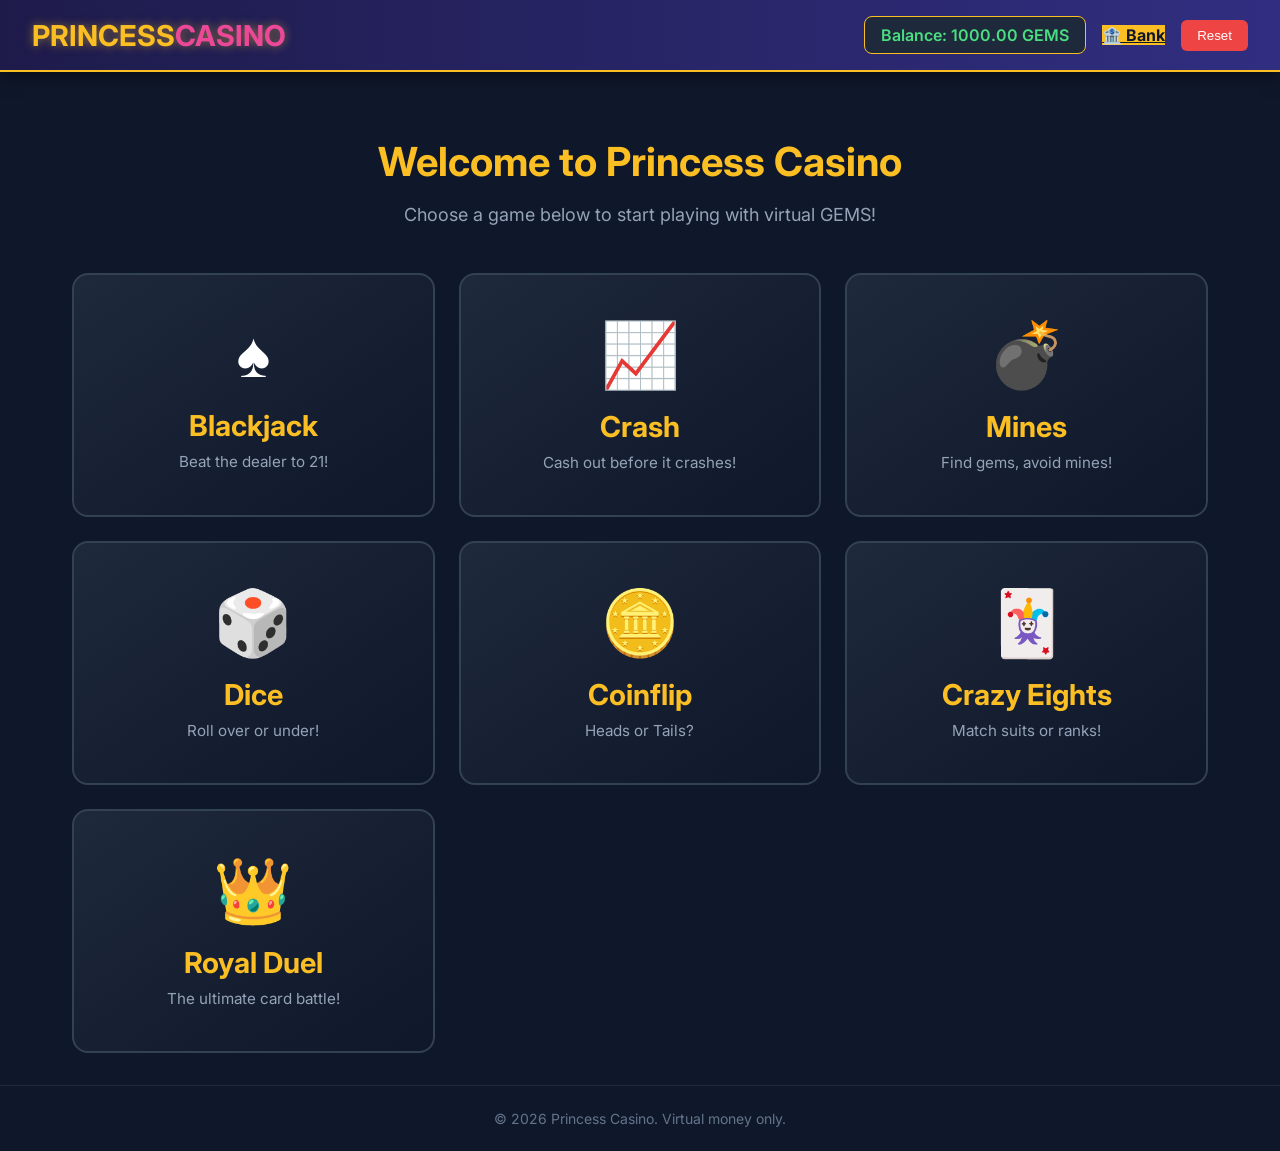
==== commit fc3de36d: "Update index.html" ====
--- a/index.html
+++ b/index.html
@@ -3,13 +3,12 @@
 <head>
   <meta charset="UTF-8">
   <meta name="viewport" content="width=device-width, initial-scale=1.0">
-  <title>Princess Casino | Virtual Money</title>
+  <title>Princess Casino</title>
   <link rel="stylesheet" href="style.css">
   <link href="https://fonts.googleapis.com/css2?family=Inter:wght@400;500;600;700&display=swap" rel="stylesheet">
 </head>
 <body>
 
-  <!-- Header -->
   <header class="header">
     <div class="logo">PRINCESS<span>CASINO</span></div>
     <div class="header-right">
@@ -23,70 +22,61 @@
     </div>
   </header>
 
-  <!-- Main Content -->
   <main class="main">
     <section class="hero">
       <h1>Welcome to Princess Casino</h1>
       <p>Choose a game below to start playing with virtual GEMS!</p>
     </section>
 
-    <!-- Games Grid -->
     <section class="games-grid">
       
-      <!-- Blackjack -->
       <a href="blackjack.html" class="game-card">
         <div class="game-icon">♠️</div>
         <h2>Blackjack</h2>
-        <p>Beat the dealer to 21 without going over!</p>
+        <p>Beat the dealer to 21!</p>
       </a>
 
-      <!-- Crash -->
       <a href="crash.html" class="game-card">
         <div class="game-icon">📈</div>
         <h2>Crash</h2>
-        <p>Cash out before the multiplier crashes!</p>
+        <p>Cash out before it crashes!</p>
       </a>
 
-      <!-- Mines -->
       <a href="mines.html" class="game-card">
         <div class="game-icon">💣</div>
         <h2>Mines</h2>
-        <p>Find the gems and avoid the mines!</p>
+        <p>Find gems, avoid mines!</p>
       </a>
 
-      <!-- Dice -->
       <a href="dice.html" class="game-card">
-        <div class="game-icon"></div>
+        <div class="game-icon">🎲</div>
         <h2>Dice</h2>
-        <p>Roll over or under to win big!</p>
+        <p>Roll over or under!</p>
       </a>
 
-      <!-- Coinflip -->
       <a href="coinflip.html" class="game-card">
         <div class="game-icon">🪙</div>
         <h2>Coinflip</h2>
-        <p>Heads or Tails? Double your money!</p>
+        <p>Heads or Tails?</p>
       </a>
 
-      <!-- Crazy Eights -->
       <a href="crazyeight.html" class="game-card">
         <div class="game-icon">🃏</div>
         <h2>Crazy Eights</h2>
-        <p>Match suits or ranks. Eights are wild!</p>
+        <p>Match suits or ranks!</p>
       </a>
 
-      <!-- Royal Duel -->
       <a href="royalduel.html" class="game-card">
         <div class="game-icon">👑</div>
         <h2>Royal Duel</h2>
-        <p>The ultimate royal card battle!</p>
+        <p>The ultimate card battle!</p>
       </a>
 
     </section>
   </main>
 
   <footer class="footer">
-    &copy; 2026 Princess Casino. For entertainment purposes only. No real money is used.
+    &copy; 2026 Princess Casino. Virtual money only.
   </footer>
 
   <script src="script.js"></script>
